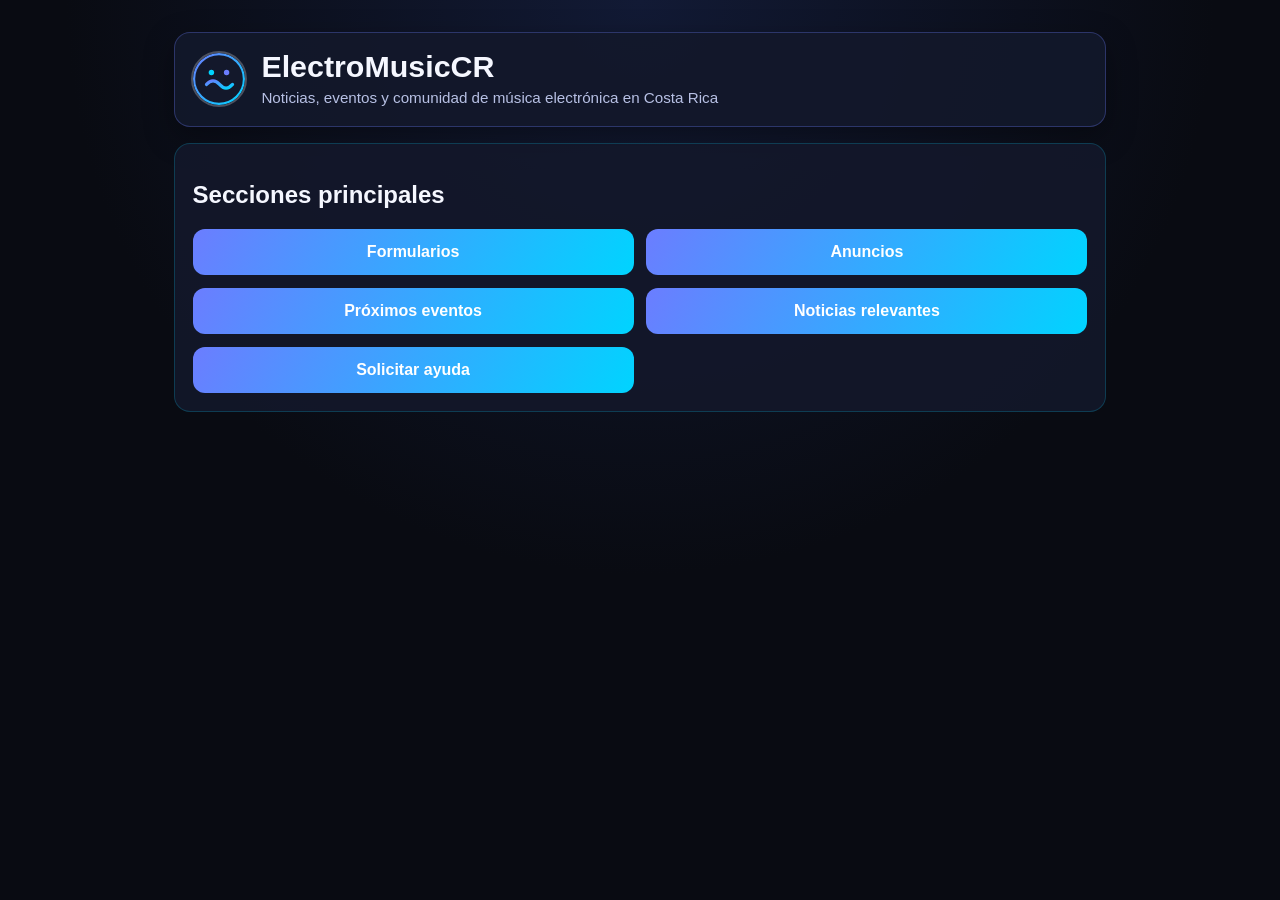
==== index.html @ 3606fc47 "Create mobile-first multi-page HTML site" ====
<!DOCTYPE html>
<html lang="es">
  <head>
    <meta charset="UTF-8" />
    <meta name="viewport" content="width=device-width, initial-scale=1.0" />
    <title>ElectroMusicCR | Inicio</title>
    <link rel="stylesheet" href="/style.css" />
  </head>
  <body>
    <main class="container">
      <header class="header">
        <img class="logo" src="/assets/logo.svg" alt="Logo de ElectroMusicCR" />
        <div>
          <h1>ElectroMusicCR</h1>
          <p class="subtitle">Noticias, eventos y comunidad de música electrónica en Costa Rica</p>
        </div>
      </header>

      <section class="section">
        <h2>Secciones principales</h2>
        <div class="grid" aria-label="Navegación principal">
          <a class="btn" href="https://forms.google.com" target="_blank" rel="noopener noreferrer">Formularios</a>
          <a class="btn" href="/anuncios.html">Anuncios</a>
          <a class="btn" href="/eventos.html">Próximos eventos</a>
          <a class="btn" href="/noticias.html">Noticias relevantes</a>
          <a class="btn" href="/ayuda.html">Solicitar ayuda</a>
        </div>
      </section>
    </main>
  </body>
</html>
---- style.css ----
:root {
  --bg: #090b12;
  --card: #13182b;
  --accent: #6b7dff;
  --accent-2: #00d4ff;
  --text: #f5f7ff;
  --muted: #b7c0e4;
}

* {
  box-sizing: border-box;
}

body {
  margin: 0;
  font-family: "Inter", "Segoe UI", Roboto, sans-serif;
  background: radial-gradient(circle at top, #121a35, var(--bg) 52%);
  color: var(--text);
  min-height: 100vh;
}

.container {
  width: min(100%, 980px);
  margin: 0 auto;
  padding: 1.1rem;
}

.header {
  display: flex;
  gap: 0.9rem;
  align-items: center;
  background: rgba(19, 24, 43, 0.92);
  border: 1px solid rgba(107, 125, 255, 0.3);
  border-radius: 16px;
  padding: 1rem;
  box-shadow: 0 10px 30px rgba(0, 0, 0, 0.35);
}

.logo {
  width: 56px;
  height: 56px;
  border-radius: 50%;
  border: 2px solid rgba(255, 255, 255, 0.25);
}

h1 {
  font-size: 1.4rem;
  margin: 0;
}

.subtitle {
  margin: 0.2rem 0 0;
  color: var(--muted);
  font-size: 0.95rem;
}

.section {
  margin-top: 1rem;
  background: rgba(19, 24, 43, 0.9);
  border: 1px solid rgba(0, 212, 255, 0.2);
  border-radius: 16px;
  padding: 1.1rem;
}

.grid {
  display: grid;
  grid-template-columns: 1fr;
  gap: 0.8rem;
}

.btn,
.link {
  display: inline-flex;
  align-items: center;
  justify-content: center;
  width: 100%;
  min-height: 46px;
  border-radius: 12px;
  text-decoration: none;
  border: 0;
  font-weight: 600;
  transition: transform 0.15s ease, filter 0.15s ease;
}

.btn {
  background: linear-gradient(120deg, var(--accent), var(--accent-2));
  color: #fff;
}

.link {
  background: transparent;
  color: var(--text);
  border: 1px solid rgba(183, 192, 228, 0.45);
}

.btn:hover,
.link:hover {
  transform: translateY(-1px);
  filter: brightness(1.05);
}

p {
  line-height: 1.5;
}

ul {
  margin: 0.8rem 0;
  padding-left: 1.2rem;
}

@media (min-width: 992px) {
  .container {
    padding: 2rem 1.5rem;
  }

  h1 {
    font-size: 1.9rem;
  }

  .grid {
    grid-template-columns: repeat(2, minmax(0, 1fr));
  }
}
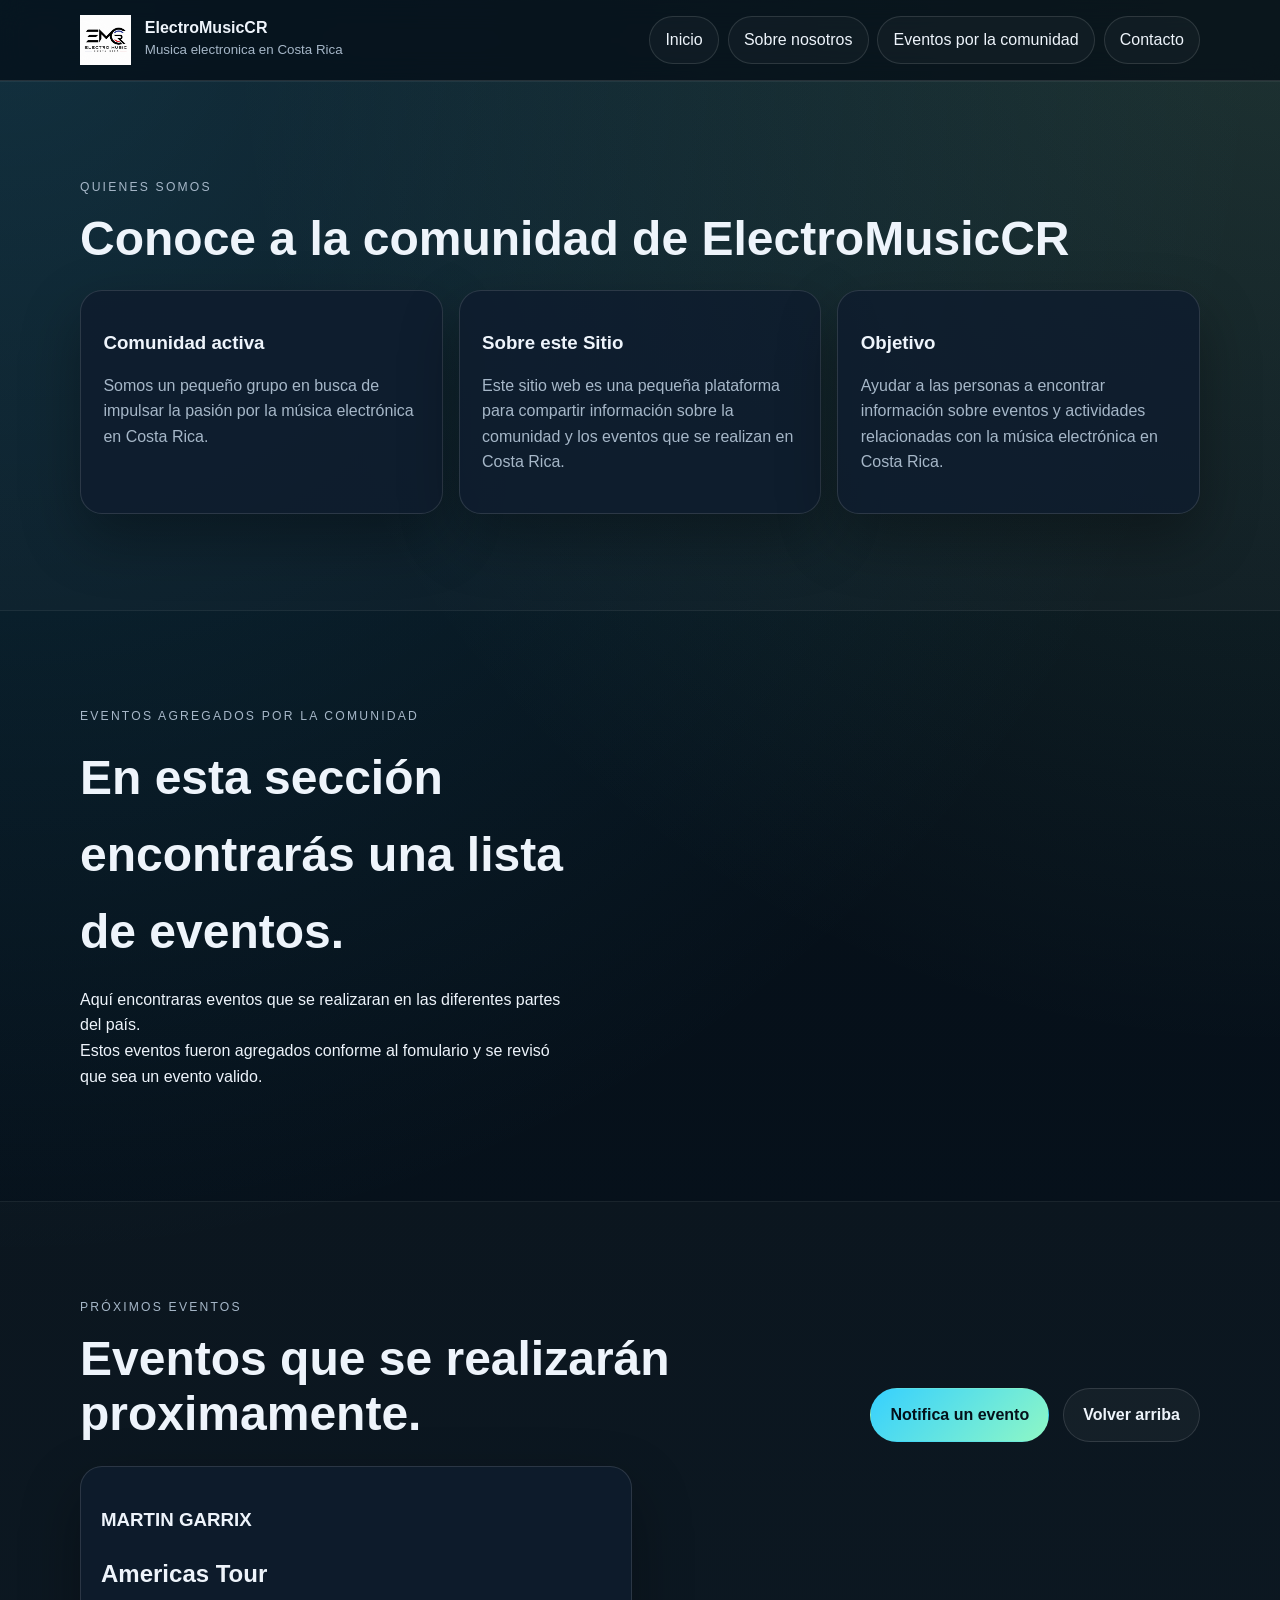
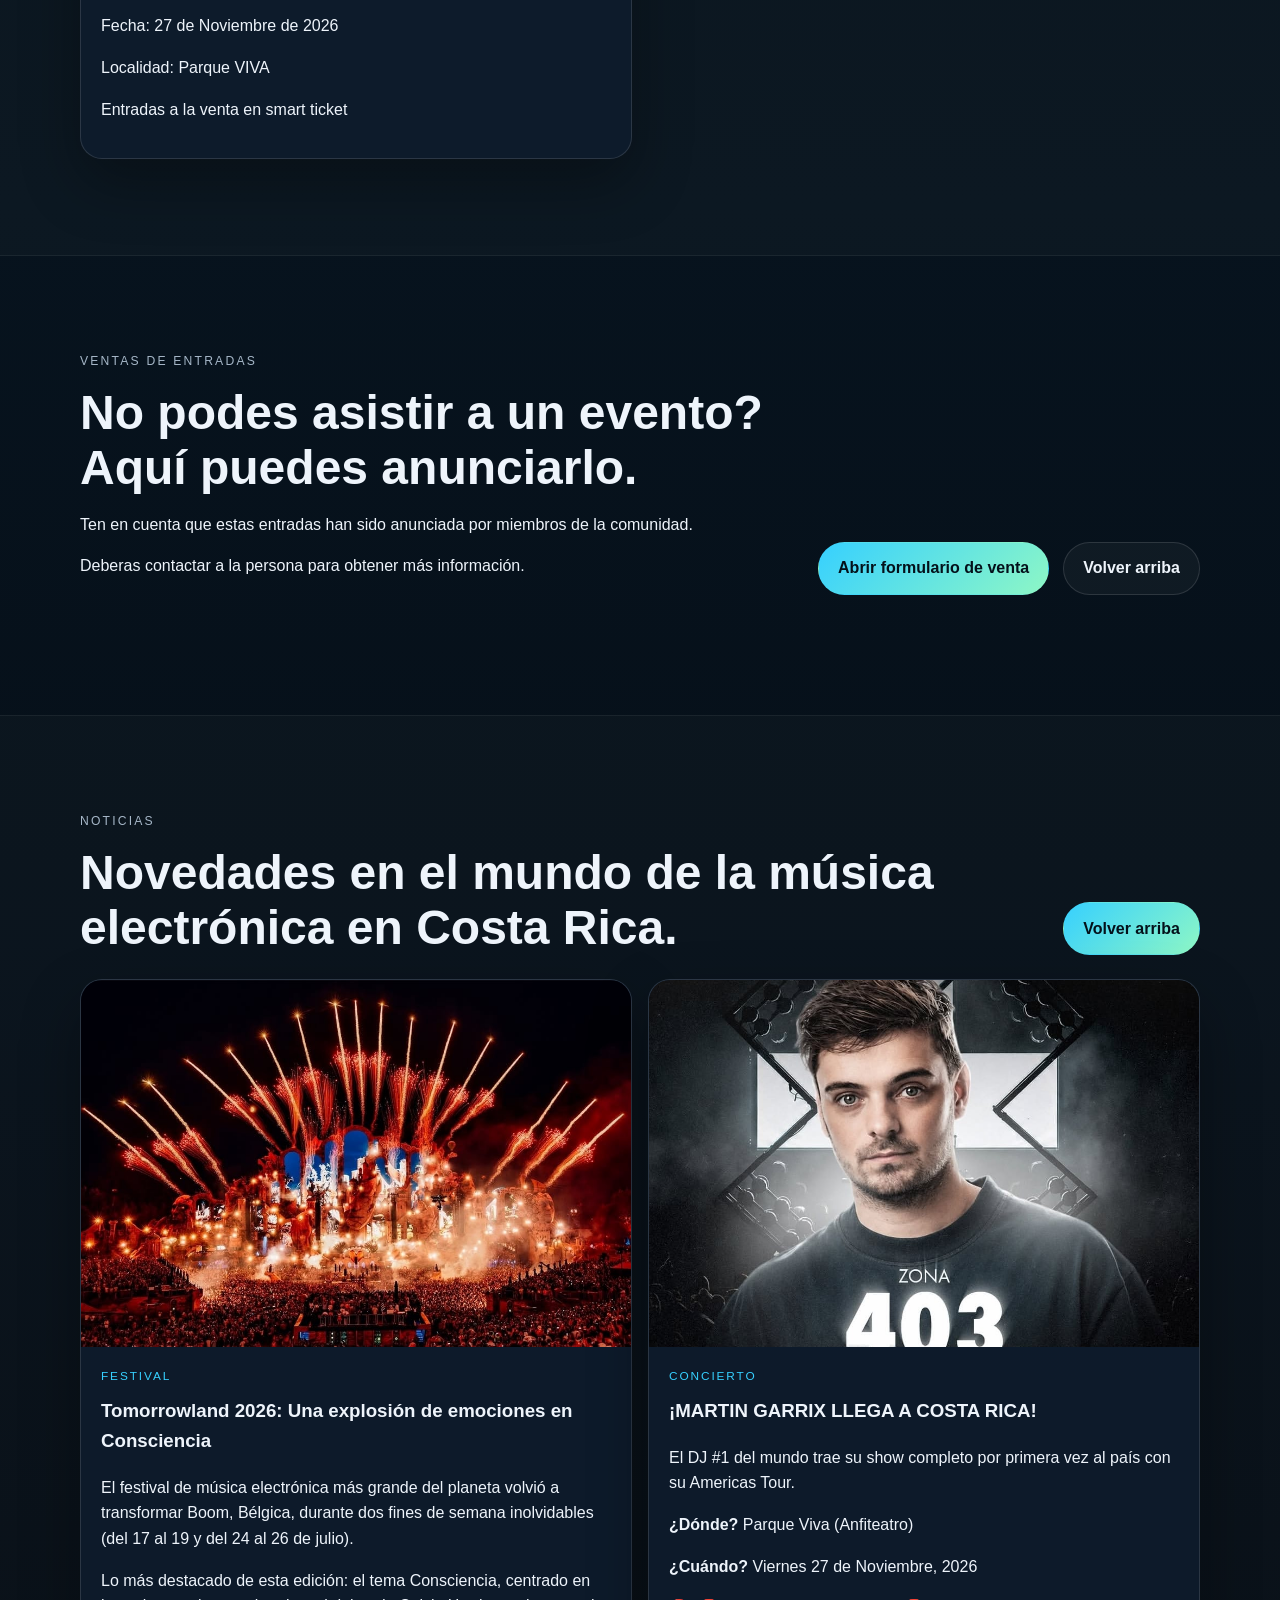
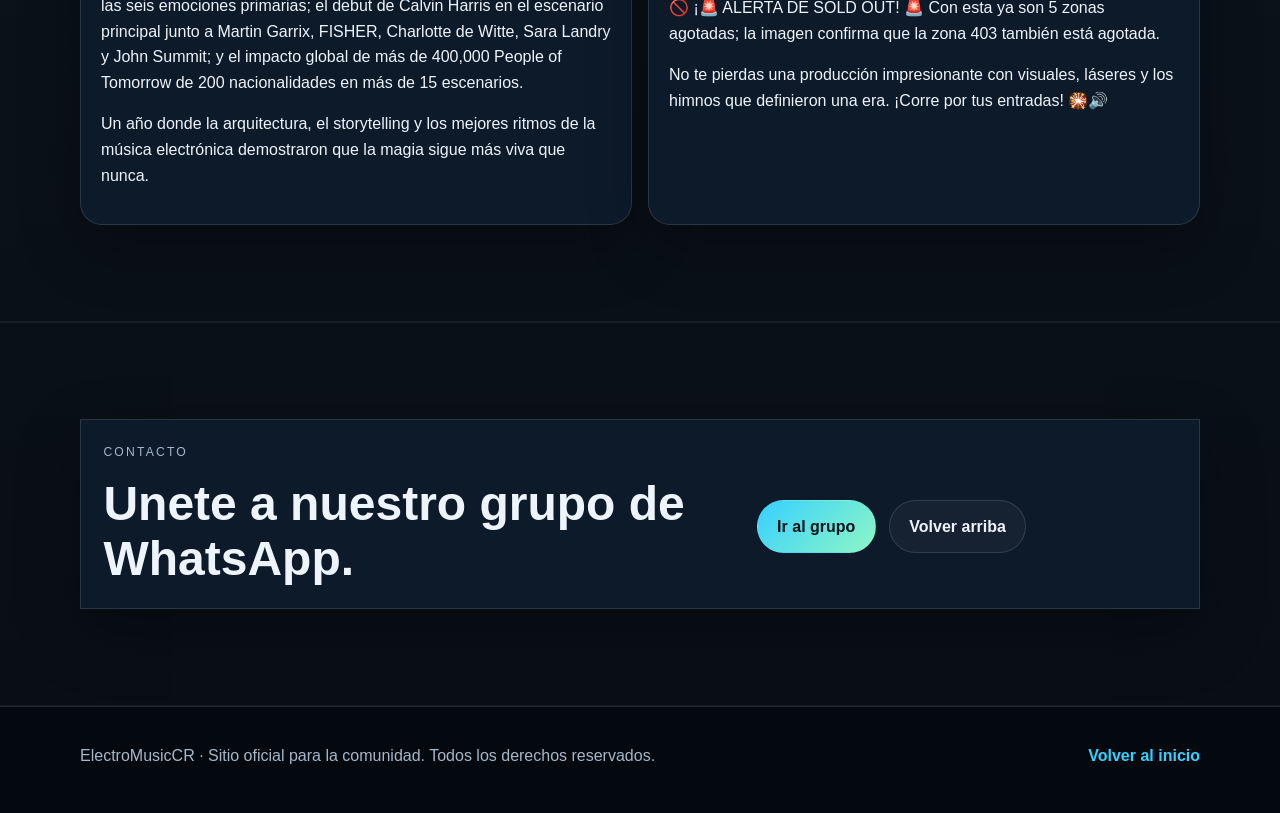
==== commit c92f8206: "primer update" ====
--- a/index.html
+++ b/index.html
@@ -1,31 +1,176 @@
 <!DOCTYPE html>
 <html lang="es">
-  <head>
-    <meta charset="UTF-8" />
-    <meta name="viewport" content="width=device-width, initial-scale=1.0" />
-    <title>ElectroMusicCR | Inicio</title>
-    <link rel="stylesheet" href="/style.css" />
-  </head>
-  <body>
-    <main class="container">
-      <header class="header">
-        <img class="logo" src="/assets/logo.svg" alt="Logo de ElectroMusicCR" />
-        <div>
-          <h1>ElectroMusicCR</h1>
-          <p class="subtitle">Noticias, eventos y comunidad de música electrónica en Costa Rica</p>
-        </div>
-      </header>
+    <head>
+        <meta charset="UTF-8">
+        <meta name="viewport" content="width=device-width, initial-scale=1.0">
+        <meta name="description"
+            content="ElectroMusicCR: comunidad y grupo dedicado a la musica electronica en Costa Rica.">
+        <title>ElectroMusicCR | Comunidad de musica electronica</title>
+        <link rel="stylesheet" href="styles/main.css">
+    </head>
+    <body>
+        <header class="site-header">
+            <div class="container header-bar">
+                <a class="brand" href="#inicio" aria-label="Ir al inicio">
+                    <img class="brand-logo" src="assets/EMCR.png" alt="EMCR">
+                    <span class="brand-text">
+                        <strong>ElectroMusicCR</strong>
+                        <small>Musica electronica en Costa Rica</small>
+                    </span>
+                </a>
+                <nav class="site-nav" aria-label="Navegacion principal">
+                    <a href="#inicio">Inicio</a>
+                    <a href="#sobre">Sobre nosotros</a>
+                    <a href="#agenda">Eventos por la comunidad</a>
+                    <a href="#contacto">Contacto</a>
+                </nav>
+            </div>
+        </header>
 
-      <section class="section">
-        <h2>Secciones principales</h2>
-        <div class="grid" aria-label="Navegación principal">
-          <a class="btn" href="https://forms.google.com" target="_blank" rel="noopener noreferrer">Formularios</a>
-          <a class="btn" href="/anuncios.html">Anuncios</a>
-          <a class="btn" href="/eventos.html">Próximos eventos</a>
-          <a class="btn" href="/noticias.html">Noticias relevantes</a>
-          <a class="btn" href="/ayuda.html">Solicitar ayuda</a>
-        </div>
-      </section>
-    </main>
-  </body>
+        <main id="inicio">
+            <section id="sobre" class="section section--alt">
+                <div class="container section-heading">
+                    <p class="eyebrow">Quienes somos</p>
+                    <h2>Conoce a la comunidad de ElectroMusicCR</h2>
+                </div>
+                <div class="container card-grid">
+                    <article class="info-card">
+                        <h3>Comunidad activa</h3>
+                        <p>Somos un pequeño grupo en busca de impulsar la pasión por la música electrónica en Costa Rica.</p>
+                    </article>
+                    <article class="info-card">
+                        <h3>Sobre este Sitio</h3>
+                        <p>Este sitio web es una pequeña plataforma para compartir información sobre la comunidad y los eventos que se realizan en Costa Rica.</p>
+                    </article>
+                    <article class="info-card">
+                        <h3>Objetivo</h3>
+                        <p>Ayudar a las personas a encontrar información sobre eventos y actividades relacionadas con la música electrónica en Costa Rica.</p>
+                    </article>
+                </div>
+            </section>
+
+            <section id="agenda" class="section">
+                <div class="container split-layout">
+                    <div>
+                        <p class="eyebrow">Eventos Agregados por la
+                            comunidad</p>
+                        <h2>En esta sección encontrarás una lista de
+                            eventos.</h2>
+                        <p>
+                            Aquí encontraras eventos que se realizaran en las
+                            diferentes partes del país.<br>
+                            Estos eventos fueron agregados conforme al fomulario
+                            y se revisó que sea un evento valido.
+                        </p>
+                    </div>
+                </div>
+            </section>
+
+            <section id="eventos" class="section section--alt">
+                <div class="container section-heading section-heading--split">
+                    <div>
+                        <p class="eyebrow">Próximos eventos</p>
+                        <h2>Eventos que se realizarán
+                            proximamente.</h2>
+                    </div>
+                    <div class="section-actions">
+                        <a class="button button--primary"
+                            href="pages/formulario-evento.html">Notifica un
+                            evento</a>
+                        <a class="button button--ghost" href="#inicio">Volver
+                            arriba</a>
+                    </div>
+                </div>
+                <div class="container card-grid card-grid--two">
+                    <article class="detail-card">
+                        <h3>MARTIN GARRIX</h3>
+                        <h2>Americas Tour</h2>
+                        <p>Fecha: 27 de Noviembre de 2026</p>
+                        <p>Localidad: Parque VIVA</p>
+                        <p>Entradas a la venta en smart ticket</p>
+                    </article>
+                </div>
+            </section>
+
+            <section id="ventas" class="section">
+                <div class="container section-heading section-heading--split">
+                    <div>
+                        <p class="eyebrow">Ventas de entradas</p>
+                        <h2> No podes asistir a un evento? Aquí puedes
+                            anunciarlo.</h2>
+                        <p>Ten en cuenta que estas entradas han sido anunciada por miembros de la comunidad.</p>
+                        <p >Deberas contactar a la persona para obtener más información.</p>
+                    </div>
+                    <div class="section-actions">
+                        <a class="button button--primary"
+                            href="pages/formulario-venta.html">Abrir formulario
+                            de venta</a>
+                        <a class="button button--ghost" href="#inicio">Volver
+                            arriba</a>
+                    </div>
+                </div>
+            </section>
+
+            <section id="noticias" class="section section--alt">
+                <div class="container section-heading section-heading--split">
+                    <div>
+                        <p class="eyebrow">Noticias</p>
+                        <h2>Novedades en el mundo de la música electrónica en Costa Rica.</h2>
+                    </div>
+                    <div class="section-actions">
+                        <a class="button button--primary" href="#inicio">Volver
+                            arriba</a>
+                    </div>
+                </div>
+                <div class="container card-grid card-grid--two">
+                    <article class="news-card">
+                        <img src="assets/TML2026.jpeg"
+                            alt="Tomorrowland 2026">
+                        <div class="news-card__body">
+                            <p class="card-kicker">Festival</p>
+                            <h3>Tomorrowland 2026: Una explosión de emociones en Consciencia</h3>
+                            <p>El festival de música electrónica más grande del planeta volvió a transformar Boom, Bélgica, durante dos fines de semana inolvidables (del 17 al 19 y del 24 al 26 de julio).</p>
+                            <p>Lo más destacado de esta edición: el tema Consciencia, centrado en las seis emociones primarias; el debut de Calvin Harris en el escenario principal junto a Martin Garrix, FISHER, Charlotte de Witte, Sara Landry y John Summit; y el impacto global de más de 400,000 People of Tomorrow de 200 nacionalidades en más de 15 escenarios.</p>
+                            <p>Un año donde la arquitectura, el storytelling y los mejores ritmos de la música electrónica demostraron que la magia sigue más viva que nunca.</p>
+                        </div>
+                    </article>
+                    <article class="news-card">
+                        <img src="assets/MTG26.jpeg"
+                            alt="Martin Garrix en Costa Rica">
+                        <div class="news-card__body">
+                            <p class="card-kicker">Concierto</p>
+                            <h3>¡MARTIN GARRIX LLEGA A COSTA RICA!</h3>
+                            <p>El DJ #1 del mundo trae su show completo por primera vez al país con su Americas Tour.</p>
+                            <p><strong>¿Dónde?</strong> Parque Viva (Anfiteatro)</p>
+                            <p><strong>¿Cuándo?</strong> Viernes 27 de Noviembre, 2026</p>
+                            <p>🚫 ¡🚨 ALERTA DE SOLD OUT! 🚨 Con esta ya son 5 zonas agotadas; la imagen confirma que la zona 403 también está agotada.</p>
+                            <p>No te pierdas una producción impresionante con visuales, láseres y los himnos que definieron una era. ¡Corre por tus entradas! 🎇🔊</p>
+                        </div>
+                    </article>
+                </div>
+            </section>
+
+            <section id="contacto" class="section section--alt">
+                <div class="container contact-card">
+                    <div>
+                        <p class="eyebrow">Contacto</p>
+                        <h2>Unete a nuestro grupo de WhatsApp.</h2>
+                    </div>
+                    <div class="contact-actions">
+                        <a class="button button--primary"
+                            href="pages/contacto.html">Ir al grupo</a>
+                        <a class="button button--ghost" href="#inicio">Volver
+                            arriba</a>
+                    </div>
+                </div>
+            </section>
+        </main>
+
+        <footer class="site-footer">
+            <div class="container footer-inner">
+                <p>ElectroMusicCR · Sitio oficial para la comunidad. Todos los derechos reservados.</p>
+                <a href="#inicio">Volver al inicio</a>
+            </div>
+        </footer>
+    </body>
 </html>
--- a/styles/main.css
+++ b/styles/main.css
@@ -0,0 +1,481 @@
+:root {
+  color-scheme: dark;
+  --bg: #07131e;
+  --bg-soft: #0d1d2d;
+  --panel: rgba(14, 29, 46, 0.86);
+  --panel-strong: #12283d;
+  --text: #eef4fb;
+  --muted: #a6b7c8;
+  --accent: #36d0ff;
+  --accent-2: #8ef7c5;
+  --border: rgba(255, 255, 255, 0.12);
+  --shadow: 0 24px 60px rgba(0, 0, 0, 0.32);
+  --radius: 22px;
+}
+
+* {
+  box-sizing: border-box;
+}
+
+html {
+  scroll-behavior: smooth;
+}
+
+body {
+  margin: 0;
+  font-family: "Segoe UI", "Trebuchet MS", sans-serif;
+  background:
+    radial-gradient(circle at top left, rgba(54, 208, 255, 0.16), transparent 30%),
+    radial-gradient(circle at top right, rgba(142, 247, 197, 0.14), transparent 25%),
+    linear-gradient(180deg, #050d15 0%, var(--bg) 45%, #04090f 100%);
+  color: var(--text);
+  line-height: 1.6;
+}
+
+a {
+  color: inherit;
+  text-decoration: none;
+}
+
+img {
+  max-width: 100%;
+  display: block;
+}
+
+.container {
+  width: min(1120px, calc(100% - 2rem));
+  margin: 0 auto;
+}
+
+.site-header {
+  position: sticky;
+  top: 0;
+  z-index: 10;
+  backdrop-filter: blur(14px);
+  background: rgba(5, 13, 21, 0.68);
+  border-bottom: 1px solid var(--border);
+}
+
+.header-bar {
+  display: flex;
+  flex-direction: column;
+  gap: 1rem;
+  padding: 0.9rem 0;
+}
+
+.brand {
+  display: inline-flex;
+  align-items: center;
+  gap: 0.85rem;
+}
+
+.brand-logo {
+  width: 3.2rem;
+  height: 3.2rem;
+  object-fit: contain;
+  flex: none;
+}
+
+.brand-text {
+  display: grid;
+  gap: 0.1rem;
+}
+
+.brand-text strong,
+.section-heading h2,
+.hero h1,
+.timeline-item h3,
+.info-card h3,
+.panel-card strong,
+.contact-card h2 {
+  line-height: 1.15;
+}
+
+.brand-text small,
+.eyebrow,
+.lead,
+.info-card p,
+.timeline-item p,
+.panel-card p,
+.contact-card p,
+.site-footer p {
+  color: var(--muted);
+}
+
+.site-nav {
+  display: flex;
+  flex-wrap: wrap;
+  gap: 0.55rem;
+}
+
+.site-nav a,
+.button {
+  border: 1px solid transparent;
+  border-radius: 999px;
+  transition: transform 0.2s ease, border-color 0.2s ease, background 0.2s ease;
+}
+
+.site-nav a {
+  padding: 0.65rem 0.95rem;
+  background: rgba(255, 255, 255, 0.03);
+  border-color: var(--border);
+}
+
+.nav-link--accent {
+  background: linear-gradient(135deg, rgba(54, 208, 255, 0.22), rgba(142, 247, 197, 0.18));
+}
+
+.section {
+  padding: 4.5rem 0;
+}
+
+.section--alt {
+  background: rgba(255, 255, 255, 0.02);
+  border-top: 1px solid rgba(255, 255, 255, 0.06);
+  border-bottom: 1px solid rgba(255, 255, 255, 0.06);
+}
+
+.hero {
+  padding-top: 3.5rem;
+}
+
+.hero-grid,
+.split-layout {
+  display: grid;
+  gap: 1.5rem;
+}
+
+.hero-copy,
+.hero-panel,
+.info-card,
+.timeline,
+.contact-card,
+.panel-card {
+  background: var(--panel);
+  border: 1px solid var(--border);
+  box-shadow: var(--shadow);
+}
+
+.hero-copy {
+  padding: 1.5rem;
+  border-radius: calc(var(--radius) + 4px);
+}
+
+.hero h1 {
+  margin: 0;
+  font-size: clamp(2.25rem, 9vw, 4.75rem);
+}
+
+.eyebrow {
+  margin: 0 0 0.85rem;
+  text-transform: uppercase;
+  letter-spacing: 0.18em;
+  font-size: 0.76rem;
+}
+
+.lead {
+  font-size: 1.05rem;
+  max-width: 58ch;
+}
+
+.hero-actions,
+.contact-actions {
+  display: flex;
+  flex-wrap: wrap;
+  gap: 0.85rem;
+  margin-top: 1.5rem;
+}
+
+.button {
+  display: inline-flex;
+  align-items: center;
+  justify-content: center;
+  min-height: 2.9rem;
+  padding: 0.8rem 1.2rem;
+  font-weight: 700;
+}
+
+.button--primary {
+  color: #04111a;
+  background: linear-gradient(135deg, var(--accent), var(--accent-2));
+}
+
+.button--ghost {
+  background: rgba(255, 255, 255, 0.04);
+  border-color: var(--border);
+}
+
+.hero-panel {
+  display: grid;
+  gap: 1rem;
+  padding: 1rem;
+  border-radius: var(--radius);
+  align-content: start;
+}
+
+.panel-card,
+.info-card,
+.timeline {
+  border-radius: var(--radius);
+}
+
+.panel-card {
+  padding: 1.15rem;
+  background: var(--panel-strong);
+}
+
+.panel-card--soft {
+  background: rgba(54, 208, 255, 0.08);
+}
+
+.panel-label {
+  display: inline-block;
+  margin-bottom: 0.5rem;
+  font-size: 0.78rem;
+  text-transform: uppercase;
+  letter-spacing: 0.16em;
+  color: var(--accent);
+}
+
+.section-heading {
+  margin-bottom: 1.5rem;
+}
+
+.section-heading--split {
+  display: grid;
+  gap: 1rem;
+}
+
+.section-actions {
+  display: flex;
+  flex-wrap: wrap;
+  gap: 0.85rem;
+  align-items: start;
+}
+
+.section-heading h2,
+.split-layout h2,
+.contact-card h2 {
+  margin: 0;
+  font-size: clamp(1.7rem, 4vw, 3rem);
+}
+
+.card-grid {
+  display: grid;
+  gap: 1rem;
+}
+
+.card-grid--two {
+  grid-template-columns: 1fr;
+}
+
+.detail-card,
+.sale-card,
+.news-card,
+.simple-form {
+  border-radius: var(--radius);
+  background: var(--panel);
+  border: 1px solid var(--border);
+  box-shadow: var(--shadow);
+}
+
+.detail-card,
+.sale-card {
+  padding: 1.25rem;
+}
+
+.card-kicker {
+  margin: 0 0 0.65rem;
+  color: var(--accent);
+  text-transform: uppercase;
+  letter-spacing: 0.16em;
+  font-size: 0.74rem;
+}
+
+.news-card {
+  overflow: hidden;
+}
+
+.news-card img {
+  width: 100%;
+  aspect-ratio: 3 / 2;
+  object-fit: cover;
+  background: #0b1a28;
+}
+
+.news-card__body {
+  padding: 1.25rem;
+}
+
+.news-card__body h3 {
+  margin-top: 0;
+}
+
+.simple-form {
+  display: grid;
+  gap: 1rem;
+  padding: 1rem;
+  margin-top: 1.5rem;
+}
+
+.simple-form label {
+  display: grid;
+  gap: 0.5rem;
+  font-weight: 700;
+}
+
+.simple-form input,
+.simple-form textarea {
+  width: 100%;
+  padding: 0.9rem 1rem;
+  border-radius: 16px;
+  border: 1px solid var(--border);
+  background: rgba(255, 255, 255, 0.04);
+  color: var(--text);
+  font: inherit;
+}
+
+.simple-form input::placeholder,
+.simple-form textarea::placeholder {
+  color: rgba(238, 244, 251, 0.48);
+}
+
+.simple-form input:focus,
+.simple-form textarea:focus {
+  outline: 2px solid rgba(54, 208, 255, 0.45);
+  outline-offset: 2px;
+}
+
+.form-actions {
+  display: flex;
+  flex-wrap: wrap;
+  gap: 0.85rem;
+}
+
+.info-card {
+  padding: 1.4rem;
+}
+
+.split-layout {
+  align-items: start;
+}
+
+.timeline {
+  padding: 1rem;
+  display: grid;
+  gap: 0.9rem;
+  background: rgba(8, 18, 29, 0.84);
+}
+
+.timeline-item {
+  display: flex;
+  gap: 1rem;
+  padding: 1rem;
+  border-radius: 18px;
+  background: rgba(255, 255, 255, 0.04);
+  border: 1px solid rgba(255, 255, 255, 0.08);
+}
+
+.timeline-item span {
+  display: grid;
+  place-items: center;
+  width: 2.5rem;
+  height: 2.5rem;
+  flex: none;
+  border-radius: 0.9rem;
+  background: linear-gradient(135deg, rgba(54, 208, 255, 0.22), rgba(142, 247, 197, 0.18));
+  color: var(--text);
+  font-weight: 800;
+}
+
+.contact-card {
+  display: grid;
+  gap: 1rem;
+  padding: 1.4rem;
+}
+
+.site-footer {
+  border-top: 1px solid var(--border);
+  padding: 1.25rem 0 1.75rem;
+}
+
+.footer-inner {
+  display: flex;
+  flex-direction: column;
+  gap: 0.75rem;
+}
+
+.footer-inner a {
+  color: var(--accent);
+  font-weight: 700;
+}
+
+.site-nav a:hover,
+.button:hover,
+.footer-inner a:hover {
+  transform: translateY(-1px);
+}
+
+@media (min-width: 700px) {
+  .header-bar {
+    flex-direction: row;
+    align-items: center;
+    justify-content: space-between;
+  }
+
+  .hero-grid {
+    grid-template-columns: minmax(0, 1.5fr) minmax(280px, 0.9fr);
+  }
+
+  .card-grid {
+    grid-template-columns: repeat(3, minmax(0, 1fr));
+  }
+
+  .card-grid--two {
+    grid-template-columns: repeat(2, minmax(0, 1fr));
+  }
+
+  .section-heading--split {
+    grid-template-columns: 1fr auto;
+    align-items: end;
+  }
+
+  .contact-card {
+    grid-template-columns: 1.2fr 0.8fr;
+    align-items: center;
+    gap: 1.5rem;
+  }
+
+  .footer-inner {
+    flex-direction: row;
+    align-items: center;
+    justify-content: space-between;
+  }
+}
+
+@media (min-width: 992px) {
+  .section {
+    padding: 6rem 0;
+  }
+
+  .hero {
+    padding-top: 5rem;
+  }
+
+  .hero-copy,
+  .hero-panel {
+    min-height: 100%;
+  }
+
+  .split-layout {
+    grid-template-columns: 0.9fr 1.1fr;
+  }
+
+  .hero-copy {
+    padding: 2.2rem;
+  }
+
+  .hero-panel {
+    padding: 1.2rem;
+  }
+}
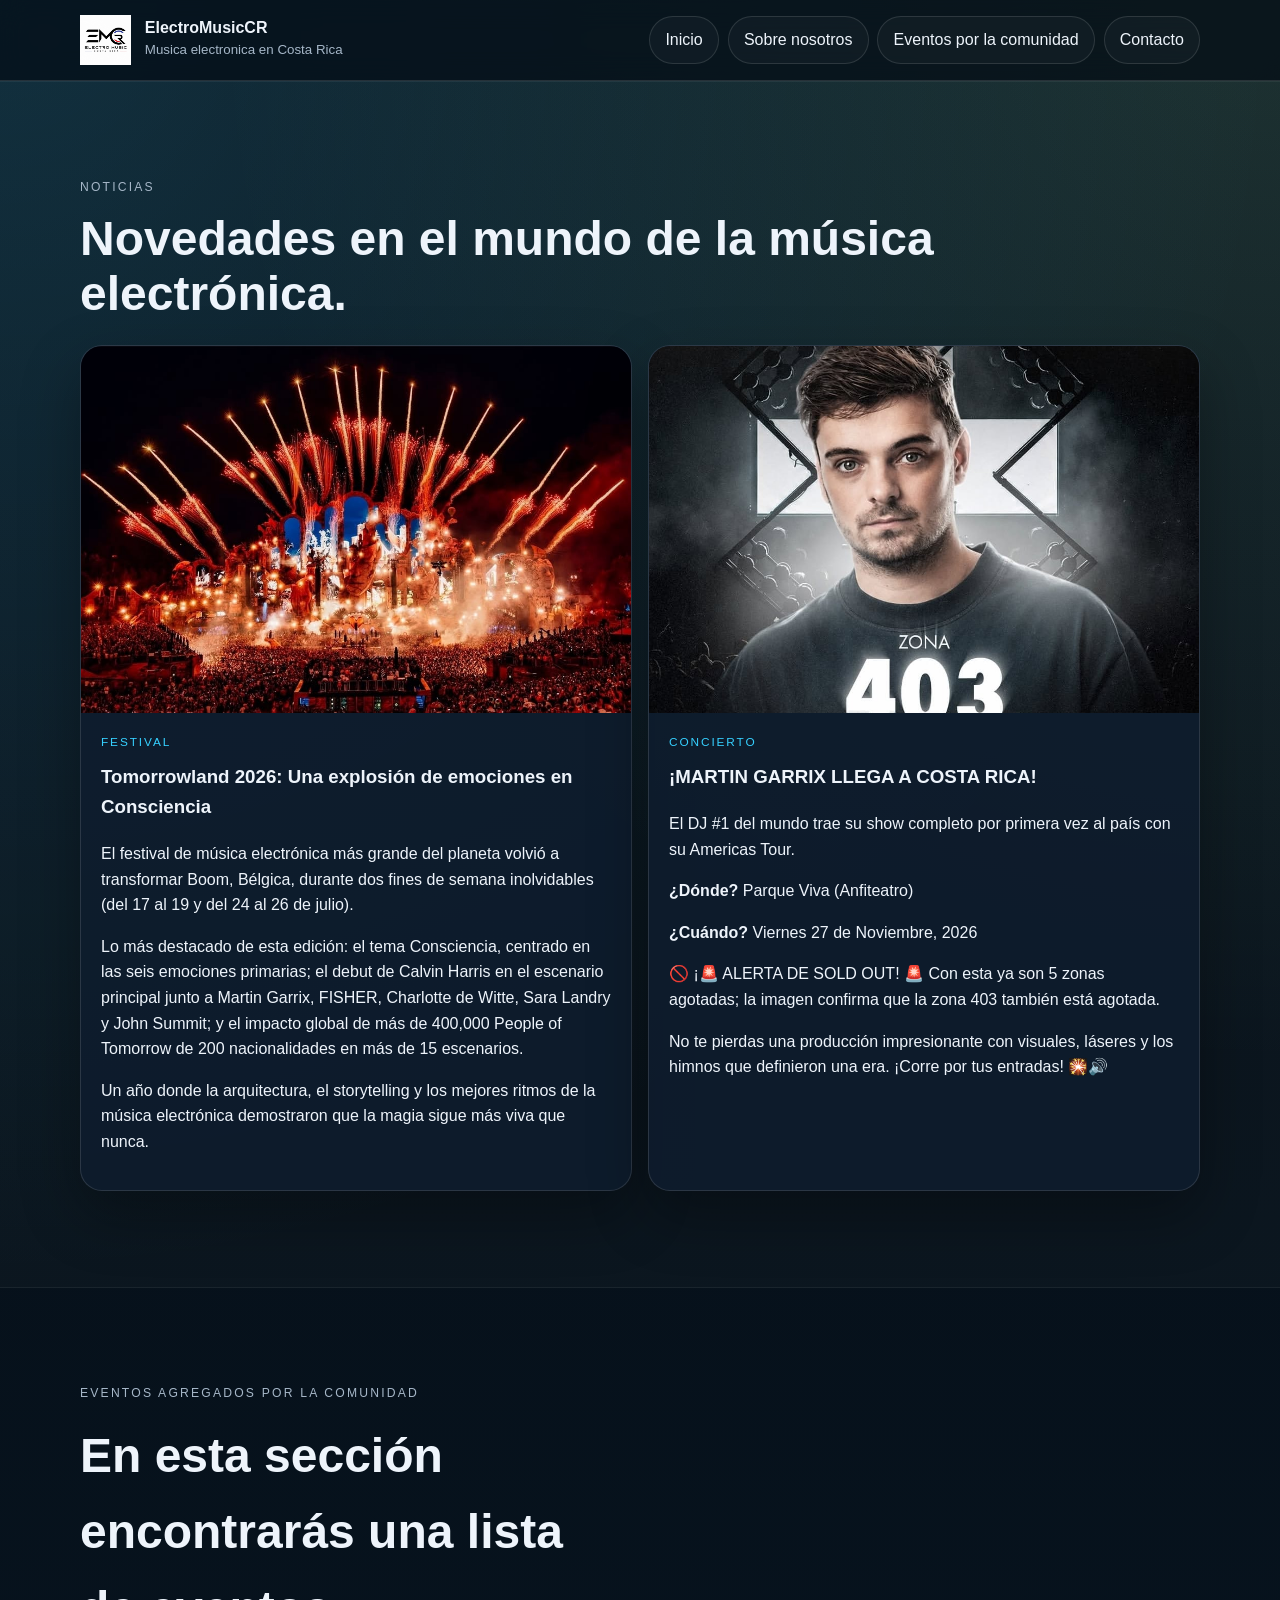
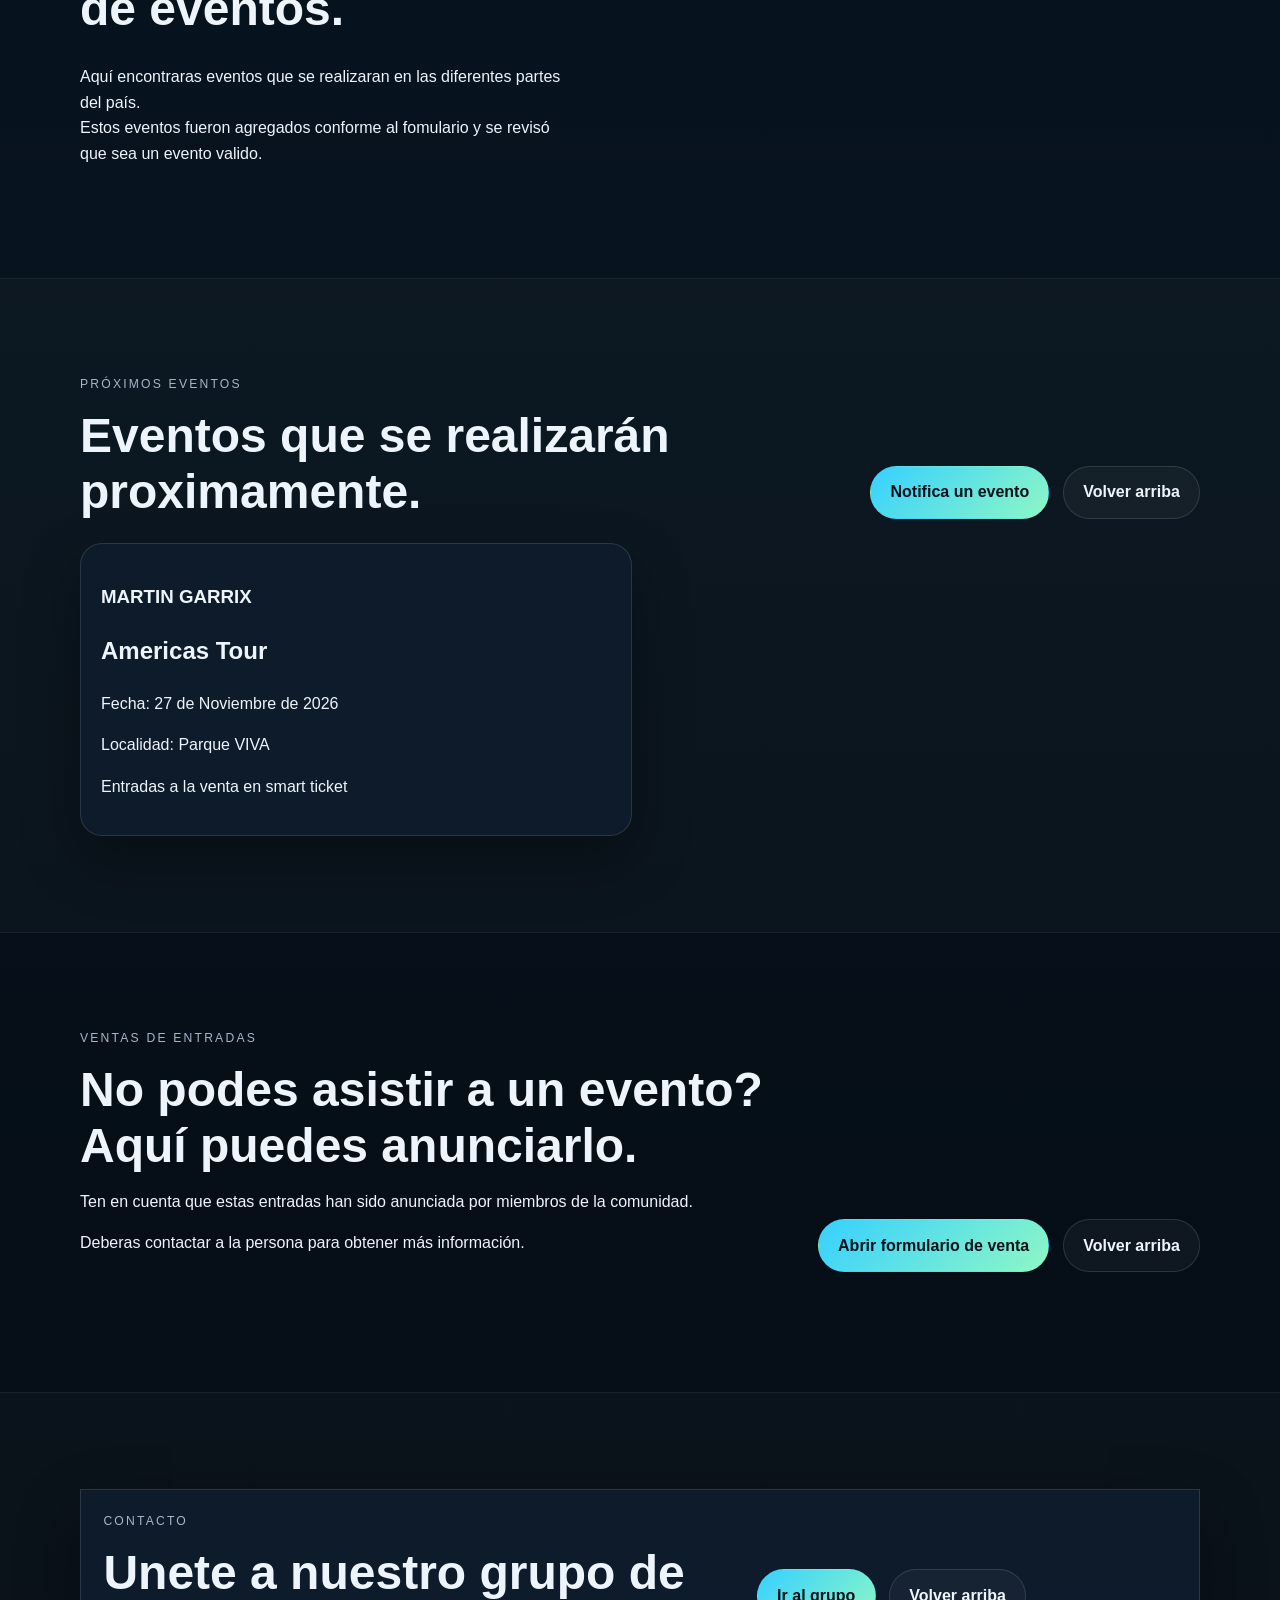
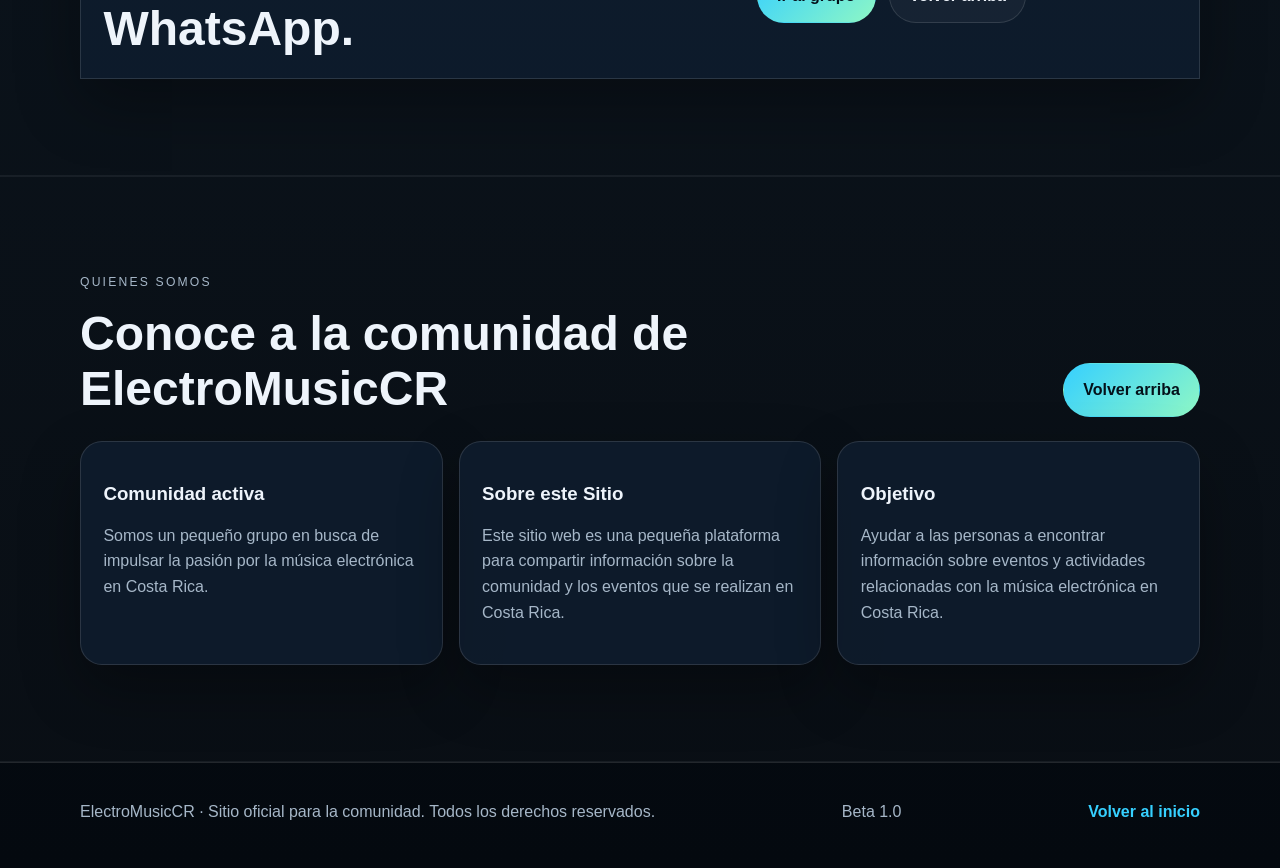
==== commit 6d2fff22: "publicacion" ====
--- a/index.html
+++ b/index.html
@@ -28,27 +28,63 @@
         </header>
 
         <main id="inicio">
-            <section id="sobre" class="section section--alt">
-                <div class="container section-heading">
-                    <p class="eyebrow">Quienes somos</p>
-                    <h2>Conoce a la comunidad de ElectroMusicCR</h2>
-                </div>
-                <div class="container card-grid">
-                    <article class="info-card">
-                        <h3>Comunidad activa</h3>
-                        <p>Somos un pequeño grupo en busca de impulsar la pasión por la música electrónica en Costa Rica.</p>
-                    </article>
-                    <article class="info-card">
-                        <h3>Sobre este Sitio</h3>
-                        <p>Este sitio web es una pequeña plataforma para compartir información sobre la comunidad y los eventos que se realizan en Costa Rica.</p>
-                    </article>
-                    <article class="info-card">
-                        <h3>Objetivo</h3>
-                        <p>Ayudar a las personas a encontrar información sobre eventos y actividades relacionadas con la música electrónica en Costa Rica.</p>
-                    </article>
-                </div>
-            </section>
-
+
+            <section id="noticias" class="section section--alt">
+                <div class="container section-heading section-heading--split">
+                    <div>
+                        <p class="eyebrow">Noticias</p>
+                        <h2>Novedades en el mundo de la música electrónica.</h2>
+                    </div>
+
+                </div>
+                <div class="container card-grid card-grid--two">
+                    <article class="news-card">
+                        <img src="assets/TML2026.jpeg"
+                            alt="Tomorrowland 2026">
+                        <div class="news-card__body">
+                            <p class="card-kicker">Festival</p>
+                            <h3>Tomorrowland 2026: Una explosión de emociones en
+                                Consciencia</h3>
+                            <p>El festival de música electrónica más grande del
+                                planeta volvió a transformar Boom, Bélgica,
+                                durante dos fines de semana inolvidables (del 17
+                                al 19 y del 24 al 26 de julio).</p>
+                            <p>Lo más destacado de esta edición: el tema
+                                Consciencia, centrado en las seis emociones
+                                primarias; el debut de Calvin Harris en el
+                                escenario principal junto a Martin Garrix,
+                                FISHER, Charlotte de Witte, Sara Landry y John
+                                Summit; y el impacto global de más de 400,000
+                                People of Tomorrow de 200 nacionalidades en más
+                                de 15 escenarios.</p>
+                            <p>Un año donde la arquitectura, el storytelling y
+                                los mejores ritmos de la música electrónica
+                                demostraron que la magia sigue más viva que
+                                nunca.</p>
+                        </div>
+                    </article>
+                    <article class="news-card">
+                        <img src="assets/MTG26.jpeg"
+                            alt="Martin Garrix en Costa Rica">
+                        <div class="news-card__body">
+                            <p class="card-kicker">Concierto</p>
+                            <h3>¡MARTIN GARRIX LLEGA A COSTA RICA!</h3>
+                            <p>El DJ #1 del mundo trae su show completo por
+                                primera vez al país con su Americas Tour.</p>
+                            <p><strong>¿Dónde?</strong> Parque Viva
+                                (Anfiteatro)</p>
+                            <p><strong>¿Cuándo?</strong> Viernes 27 de
+                                Noviembre, 2026</p>
+                            <p>🚫 ¡🚨 ALERTA DE SOLD OUT! 🚨 Con esta ya son 5
+                                zonas agotadas; la imagen confirma que la zona
+                                403 también está agotada.</p>
+                            <p>No te pierdas una producción impresionante con
+                                visuales, láseres y los himnos que definieron
+                                una era. ¡Corre por tus entradas! 🎇🔊</p>
+                        </div>
+                    </article>
+                </div>
+            </section>
             <section id="agenda" class="section">
                 <div class="container split-layout">
                     <div>
@@ -75,7 +111,9 @@
                     </div>
                     <div class="section-actions">
                         <a class="button button--primary"
-                            href="pages/formulario-evento.html">Notifica un
+                            href="https://forms.gle/TXa9pECs5dNQQK628"
+                            target="_blank" rel="noopener noreferrer">Notifica
+                            un
                             evento</a>
                         <a class="button button--ghost" href="#inicio">Volver
                             arriba</a>
@@ -98,12 +136,16 @@
                         <p class="eyebrow">Ventas de entradas</p>
                         <h2> No podes asistir a un evento? Aquí puedes
                             anunciarlo.</h2>
-                        <p>Ten en cuenta que estas entradas han sido anunciada por miembros de la comunidad.</p>
-                        <p >Deberas contactar a la persona para obtener más información.</p>
+                        <p>Ten en cuenta que estas entradas han sido anunciada
+                            por miembros de la comunidad.</p>
+                        <p>Deberas contactar a la persona para obtener más
+                            información.</p>
                     </div>
                     <div class="section-actions">
                         <a class="button button--primary"
-                            href="pages/formulario-venta.html">Abrir formulario
+                            href="https://forms.gle/m3QN8W2a77HDA3Fb9"
+                            target="_blank" rel="noopener noreferrer">Abrir
+                            formulario
                             de venta</a>
                         <a class="button button--ghost" href="#inicio">Volver
                             arriba</a>
@@ -111,64 +153,60 @@
                 </div>
             </section>
 
-            <section id="noticias" class="section section--alt">
-                <div class="container section-heading section-heading--split">
-                    <div>
-                        <p class="eyebrow">Noticias</p>
-                        <h2>Novedades en el mundo de la música electrónica en Costa Rica.</h2>
+            <section id="contacto" class="section section--alt">
+                <div class="container contact-card">
+                    <div>
+                        <p class="eyebrow">Contacto</p>
+                        <h2>Unete a nuestro grupo de WhatsApp.</h2>
+                    </div>
+                    <div class="contact-actions">
+                        <a class="button button--primary"
+                            href="https://chat.whatsapp.com/Jqx3g3nkpjT9aPOtSd9LYP">Ir
+                            al grupo</a>
+                        <a class="button button--ghost" href="#inicio">Volver
+                            arriba</a>
+                    </div>
+                </div>
+            </section>
+            <section id="sobre" class="section section--alt">
+                <div class="container section-heading section-heading--split">
+                    <div>
+                        <p class="eyebrow">Quienes somos</p>
+                        <h2>Conoce a la comunidad de ElectroMusicCR</h2>
                     </div>
                     <div class="section-actions">
                         <a class="button button--primary" href="#inicio">Volver
                             arriba</a>
                     </div>
                 </div>
-                <div class="container card-grid card-grid--two">
-                    <article class="news-card">
-                        <img src="assets/TML2026.jpeg"
-                            alt="Tomorrowland 2026">
-                        <div class="news-card__body">
-                            <p class="card-kicker">Festival</p>
-                            <h3>Tomorrowland 2026: Una explosión de emociones en Consciencia</h3>
-                            <p>El festival de música electrónica más grande del planeta volvió a transformar Boom, Bélgica, durante dos fines de semana inolvidables (del 17 al 19 y del 24 al 26 de julio).</p>
-                            <p>Lo más destacado de esta edición: el tema Consciencia, centrado en las seis emociones primarias; el debut de Calvin Harris en el escenario principal junto a Martin Garrix, FISHER, Charlotte de Witte, Sara Landry y John Summit; y el impacto global de más de 400,000 People of Tomorrow de 200 nacionalidades en más de 15 escenarios.</p>
-                            <p>Un año donde la arquitectura, el storytelling y los mejores ritmos de la música electrónica demostraron que la magia sigue más viva que nunca.</p>
-                        </div>
-                    </article>
-                    <article class="news-card">
-                        <img src="assets/MTG26.jpeg"
-                            alt="Martin Garrix en Costa Rica">
-                        <div class="news-card__body">
-                            <p class="card-kicker">Concierto</p>
-                            <h3>¡MARTIN GARRIX LLEGA A COSTA RICA!</h3>
-                            <p>El DJ #1 del mundo trae su show completo por primera vez al país con su Americas Tour.</p>
-                            <p><strong>¿Dónde?</strong> Parque Viva (Anfiteatro)</p>
-                            <p><strong>¿Cuándo?</strong> Viernes 27 de Noviembre, 2026</p>
-                            <p>🚫 ¡🚨 ALERTA DE SOLD OUT! 🚨 Con esta ya son 5 zonas agotadas; la imagen confirma que la zona 403 también está agotada.</p>
-                            <p>No te pierdas una producción impresionante con visuales, láseres y los himnos que definieron una era. ¡Corre por tus entradas! 🎇🔊</p>
-                        </div>
-                    </article>
-                </div>
-            </section>
-
-            <section id="contacto" class="section section--alt">
-                <div class="container contact-card">
-                    <div>
-                        <p class="eyebrow">Contacto</p>
-                        <h2>Unete a nuestro grupo de WhatsApp.</h2>
-                    </div>
-                    <div class="contact-actions">
-                        <a class="button button--primary"
-                            href="pages/contacto.html">Ir al grupo</a>
-                        <a class="button button--ghost" href="#inicio">Volver
-                            arriba</a>
-                    </div>
+
+                <div class="container card-grid">
+                    <article class="info-card">
+                        <h3>Comunidad activa</h3>
+                        <p>Somos un pequeño grupo en busca de impulsar la pasión
+                            por la música electrónica en Costa Rica.</p>
+                    </article>
+                    <article class="info-card">
+                        <h3>Sobre este Sitio</h3>
+                        <p>Este sitio web es una pequeña plataforma para
+                            compartir información sobre la comunidad y los
+                            eventos que se realizan en Costa Rica.</p>
+                    </article>
+                    <article class="info-card">
+                        <h3>Objetivo</h3>
+                        <p>Ayudar a las personas a encontrar información sobre
+                            eventos y actividades relacionadas con la música
+                            electrónica en Costa Rica.</p>
+                    </article>
                 </div>
             </section>
         </main>
 
         <footer class="site-footer">
             <div class="container footer-inner">
-                <p>ElectroMusicCR · Sitio oficial para la comunidad. Todos los derechos reservados.</p>
+                <p>ElectroMusicCR · Sitio oficial para la comunidad. Todos los
+                    derechos reservados.</p>
+                <p>Beta 1.0</p>
                 <a href="#inicio">Volver al inicio</a>
             </div>
         </footer>
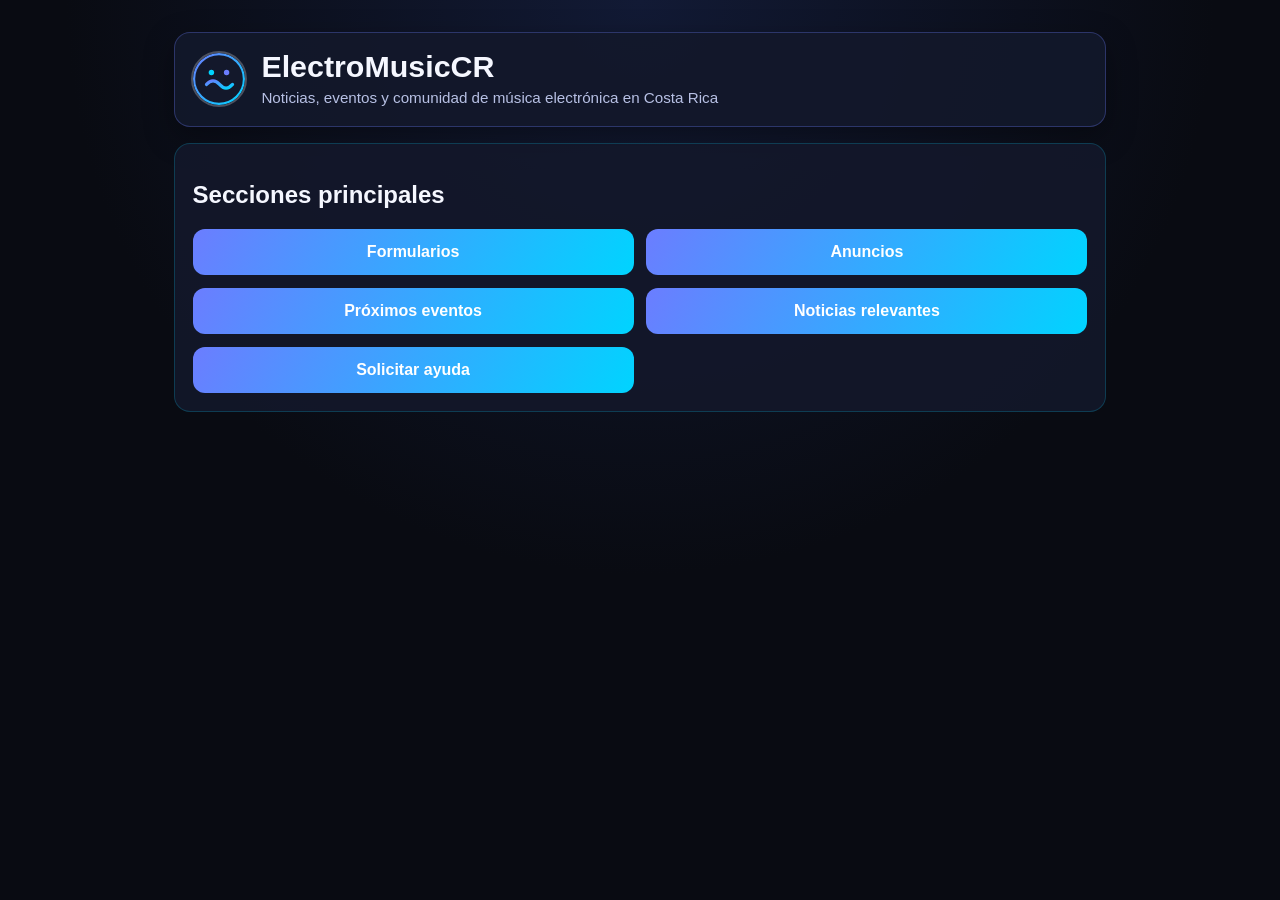
==== commit d184ee43: "Merge 3606fc4707b2924fc37d190dad6e95d4d5d70dee into 769e95dc14c4fee1d9bcede7bb573817766c82de" ====
--- a/index.html
+++ b/index.html
@@ -1,214 +1,31 @@
 <!DOCTYPE html>
 <html lang="es">
-    <head>
-        <meta charset="UTF-8">
-        <meta name="viewport" content="width=device-width, initial-scale=1.0">
-        <meta name="description"
-            content="ElectroMusicCR: comunidad y grupo dedicado a la musica electronica en Costa Rica.">
-        <title>ElectroMusicCR | Comunidad de musica electronica</title>
-        <link rel="stylesheet" href="styles/main.css">
-    </head>
-    <body>
-        <header class="site-header">
-            <div class="container header-bar">
-                <a class="brand" href="#inicio" aria-label="Ir al inicio">
-                    <img class="brand-logo" src="assets/EMCR.png" alt="EMCR">
-                    <span class="brand-text">
-                        <strong>ElectroMusicCR</strong>
-                        <small>Musica electronica en Costa Rica</small>
-                    </span>
-                </a>
-                <nav class="site-nav" aria-label="Navegacion principal">
-                    <a href="#inicio">Inicio</a>
-                    <a href="#sobre">Sobre nosotros</a>
-                    <a href="#agenda">Eventos por la comunidad</a>
-                    <a href="#contacto">Contacto</a>
-                </nav>
-            </div>
-        </header>
+  <head>
+    <meta charset="UTF-8" />
+    <meta name="viewport" content="width=device-width, initial-scale=1.0" />
+    <title>ElectroMusicCR | Inicio</title>
+    <link rel="stylesheet" href="/style.css" />
+  </head>
+  <body>
+    <main class="container">
+      <header class="header">
+        <img class="logo" src="/assets/logo.svg" alt="Logo de ElectroMusicCR" />
+        <div>
+          <h1>ElectroMusicCR</h1>
+          <p class="subtitle">Noticias, eventos y comunidad de música electrónica en Costa Rica</p>
+        </div>
+      </header>
 
-        <main id="inicio">
-
-            <section id="noticias" class="section section--alt">
-                <div class="container section-heading section-heading--split">
-                    <div>
-                        <p class="eyebrow">Noticias</p>
-                        <h2>Novedades en el mundo de la música electrónica.</h2>
-                    </div>
-
-                </div>
-                <div class="container card-grid card-grid--two">
-                    <article class="news-card">
-                        <img src="assets/TML2026.jpeg"
-                            alt="Tomorrowland 2026">
-                        <div class="news-card__body">
-                            <p class="card-kicker">Festival</p>
-                            <h3>Tomorrowland 2026: Una explosión de emociones en
-                                Consciencia</h3>
-                            <p>El festival de música electrónica más grande del
-                                planeta volvió a transformar Boom, Bélgica,
-                                durante dos fines de semana inolvidables (del 17
-                                al 19 y del 24 al 26 de julio).</p>
-                            <p>Lo más destacado de esta edición: el tema
-                                Consciencia, centrado en las seis emociones
-                                primarias; el debut de Calvin Harris en el
-                                escenario principal junto a Martin Garrix,
-                                FISHER, Charlotte de Witte, Sara Landry y John
-                                Summit; y el impacto global de más de 400,000
-                                People of Tomorrow de 200 nacionalidades en más
-                                de 15 escenarios.</p>
-                            <p>Un año donde la arquitectura, el storytelling y
-                                los mejores ritmos de la música electrónica
-                                demostraron que la magia sigue más viva que
-                                nunca.</p>
-                        </div>
-                    </article>
-                    <article class="news-card">
-                        <img src="assets/MTG26.jpeg"
-                            alt="Martin Garrix en Costa Rica">
-                        <div class="news-card__body">
-                            <p class="card-kicker">Concierto</p>
-                            <h3>¡MARTIN GARRIX LLEGA A COSTA RICA!</h3>
-                            <p>El DJ #1 del mundo trae su show completo por
-                                primera vez al país con su Americas Tour.</p>
-                            <p><strong>¿Dónde?</strong> Parque Viva
-                                (Anfiteatro)</p>
-                            <p><strong>¿Cuándo?</strong> Viernes 27 de
-                                Noviembre, 2026</p>
-                            <p>🚫 ¡🚨 ALERTA DE SOLD OUT! 🚨 Con esta ya son 5
-                                zonas agotadas; la imagen confirma que la zona
-                                403 también está agotada.</p>
-                            <p>No te pierdas una producción impresionante con
-                                visuales, láseres y los himnos que definieron
-                                una era. ¡Corre por tus entradas! 🎇🔊</p>
-                        </div>
-                    </article>
-                </div>
-            </section>
-            <section id="agenda" class="section">
-                <div class="container split-layout">
-                    <div>
-                        <p class="eyebrow">Eventos Agregados por la
-                            comunidad</p>
-                        <h2>En esta sección encontrarás una lista de
-                            eventos.</h2>
-                        <p>
-                            Aquí encontraras eventos que se realizaran en las
-                            diferentes partes del país.<br>
-                            Estos eventos fueron agregados conforme al fomulario
-                            y se revisó que sea un evento valido.
-                        </p>
-                    </div>
-                </div>
-            </section>
-
-            <section id="eventos" class="section section--alt">
-                <div class="container section-heading section-heading--split">
-                    <div>
-                        <p class="eyebrow">Próximos eventos</p>
-                        <h2>Eventos que se realizarán
-                            proximamente.</h2>
-                    </div>
-                    <div class="section-actions">
-                        <a class="button button--primary"
-                            href="https://forms.gle/TXa9pECs5dNQQK628"
-                            target="_blank" rel="noopener noreferrer">Notifica
-                            un
-                            evento</a>
-                        <a class="button button--ghost" href="#inicio">Volver
-                            arriba</a>
-                    </div>
-                </div>
-                <div class="container card-grid card-grid--two">
-                    <article class="detail-card">
-                        <h3>MARTIN GARRIX</h3>
-                        <h2>Americas Tour</h2>
-                        <p>Fecha: 27 de Noviembre de 2026</p>
-                        <p>Localidad: Parque VIVA</p>
-                        <p>Entradas a la venta en smart ticket</p>
-                    </article>
-                </div>
-            </section>
-
-            <section id="ventas" class="section">
-                <div class="container section-heading section-heading--split">
-                    <div>
-                        <p class="eyebrow">Ventas de entradas</p>
-                        <h2> No podes asistir a un evento? Aquí puedes
-                            anunciarlo.</h2>
-                        <p>Ten en cuenta que estas entradas han sido anunciada
-                            por miembros de la comunidad.</p>
-                        <p>Deberas contactar a la persona para obtener más
-                            información.</p>
-                    </div>
-                    <div class="section-actions">
-                        <a class="button button--primary"
-                            href="https://forms.gle/m3QN8W2a77HDA3Fb9"
-                            target="_blank" rel="noopener noreferrer">Abrir
-                            formulario
-                            de venta</a>
-                        <a class="button button--ghost" href="#inicio">Volver
-                            arriba</a>
-                    </div>
-                </div>
-            </section>
-
-            <section id="contacto" class="section section--alt">
-                <div class="container contact-card">
-                    <div>
-                        <p class="eyebrow">Contacto</p>
-                        <h2>Unete a nuestro grupo de WhatsApp.</h2>
-                    </div>
-                    <div class="contact-actions">
-                        <a class="button button--primary"
-                            href="https://chat.whatsapp.com/Jqx3g3nkpjT9aPOtSd9LYP">Ir
-                            al grupo</a>
-                        <a class="button button--ghost" href="#inicio">Volver
-                            arriba</a>
-                    </div>
-                </div>
-            </section>
-            <section id="sobre" class="section section--alt">
-                <div class="container section-heading section-heading--split">
-                    <div>
-                        <p class="eyebrow">Quienes somos</p>
-                        <h2>Conoce a la comunidad de ElectroMusicCR</h2>
-                    </div>
-                    <div class="section-actions">
-                        <a class="button button--primary" href="#inicio">Volver
-                            arriba</a>
-                    </div>
-                </div>
-
-                <div class="container card-grid">
-                    <article class="info-card">
-                        <h3>Comunidad activa</h3>
-                        <p>Somos un pequeño grupo en busca de impulsar la pasión
-                            por la música electrónica en Costa Rica.</p>
-                    </article>
-                    <article class="info-card">
-                        <h3>Sobre este Sitio</h3>
-                        <p>Este sitio web es una pequeña plataforma para
-                            compartir información sobre la comunidad y los
-                            eventos que se realizan en Costa Rica.</p>
-                    </article>
-                    <article class="info-card">
-                        <h3>Objetivo</h3>
-                        <p>Ayudar a las personas a encontrar información sobre
-                            eventos y actividades relacionadas con la música
-                            electrónica en Costa Rica.</p>
-                    </article>
-                </div>
-            </section>
-        </main>
-
-        <footer class="site-footer">
-            <div class="container footer-inner">
-                <p>ElectroMusicCR · Sitio oficial para la comunidad. Todos los
-                    derechos reservados.</p>
-                <p>Beta 1.0</p>
-                <a href="#inicio">Volver al inicio</a>
-            </div>
-        </footer>
-    </body>
+      <section class="section">
+        <h2>Secciones principales</h2>
+        <div class="grid" aria-label="Navegación principal">
+          <a class="btn" href="https://forms.google.com" target="_blank" rel="noopener noreferrer">Formularios</a>
+          <a class="btn" href="/anuncios.html">Anuncios</a>
+          <a class="btn" href="/eventos.html">Próximos eventos</a>
+          <a class="btn" href="/noticias.html">Noticias relevantes</a>
+          <a class="btn" href="/ayuda.html">Solicitar ayuda</a>
+        </div>
+      </section>
+    </main>
+  </body>
 </html>
--- a/style.css
+++ b/style.css
@@ -0,0 +1,123 @@
+:root {
+  --bg: #090b12;
+  --card: #13182b;
+  --accent: #6b7dff;
+  --accent-2: #00d4ff;
+  --text: #f5f7ff;
+  --muted: #b7c0e4;
+}
+
+* {
+  box-sizing: border-box;
+}
+
+body {
+  margin: 0;
+  font-family: "Inter", "Segoe UI", Roboto, sans-serif;
+  background: radial-gradient(circle at top, #121a35, var(--bg) 52%);
+  color: var(--text);
+  min-height: 100vh;
+}
+
+.container {
+  width: min(100%, 980px);
+  margin: 0 auto;
+  padding: 1.1rem;
+}
+
+.header {
+  display: flex;
+  gap: 0.9rem;
+  align-items: center;
+  background: rgba(19, 24, 43, 0.92);
+  border: 1px solid rgba(107, 125, 255, 0.3);
+  border-radius: 16px;
+  padding: 1rem;
+  box-shadow: 0 10px 30px rgba(0, 0, 0, 0.35);
+}
+
+.logo {
+  width: 56px;
+  height: 56px;
+  border-radius: 50%;
+  border: 2px solid rgba(255, 255, 255, 0.25);
+}
+
+h1 {
+  font-size: 1.4rem;
+  margin: 0;
+}
+
+.subtitle {
+  margin: 0.2rem 0 0;
+  color: var(--muted);
+  font-size: 0.95rem;
+}
+
+.section {
+  margin-top: 1rem;
+  background: rgba(19, 24, 43, 0.9);
+  border: 1px solid rgba(0, 212, 255, 0.2);
+  border-radius: 16px;
+  padding: 1.1rem;
+}
+
+.grid {
+  display: grid;
+  grid-template-columns: 1fr;
+  gap: 0.8rem;
+}
+
+.btn,
+.link {
+  display: inline-flex;
+  align-items: center;
+  justify-content: center;
+  width: 100%;
+  min-height: 46px;
+  border-radius: 12px;
+  text-decoration: none;
+  border: 0;
+  font-weight: 600;
+  transition: transform 0.15s ease, filter 0.15s ease;
+}
+
+.btn {
+  background: linear-gradient(120deg, var(--accent), var(--accent-2));
+  color: #fff;
+}
+
+.link {
+  background: transparent;
+  color: var(--text);
+  border: 1px solid rgba(183, 192, 228, 0.45);
+}
+
+.btn:hover,
+.link:hover {
+  transform: translateY(-1px);
+  filter: brightness(1.05);
+}
+
+p {
+  line-height: 1.5;
+}
+
+ul {
+  margin: 0.8rem 0;
+  padding-left: 1.2rem;
+}
+
+@media (min-width: 992px) {
+  .container {
+    padding: 2rem 1.5rem;
+  }
+
+  h1 {
+    font-size: 1.9rem;
+  }
+
+  .grid {
+    grid-template-columns: repeat(2, minmax(0, 1fr));
+  }
+}
